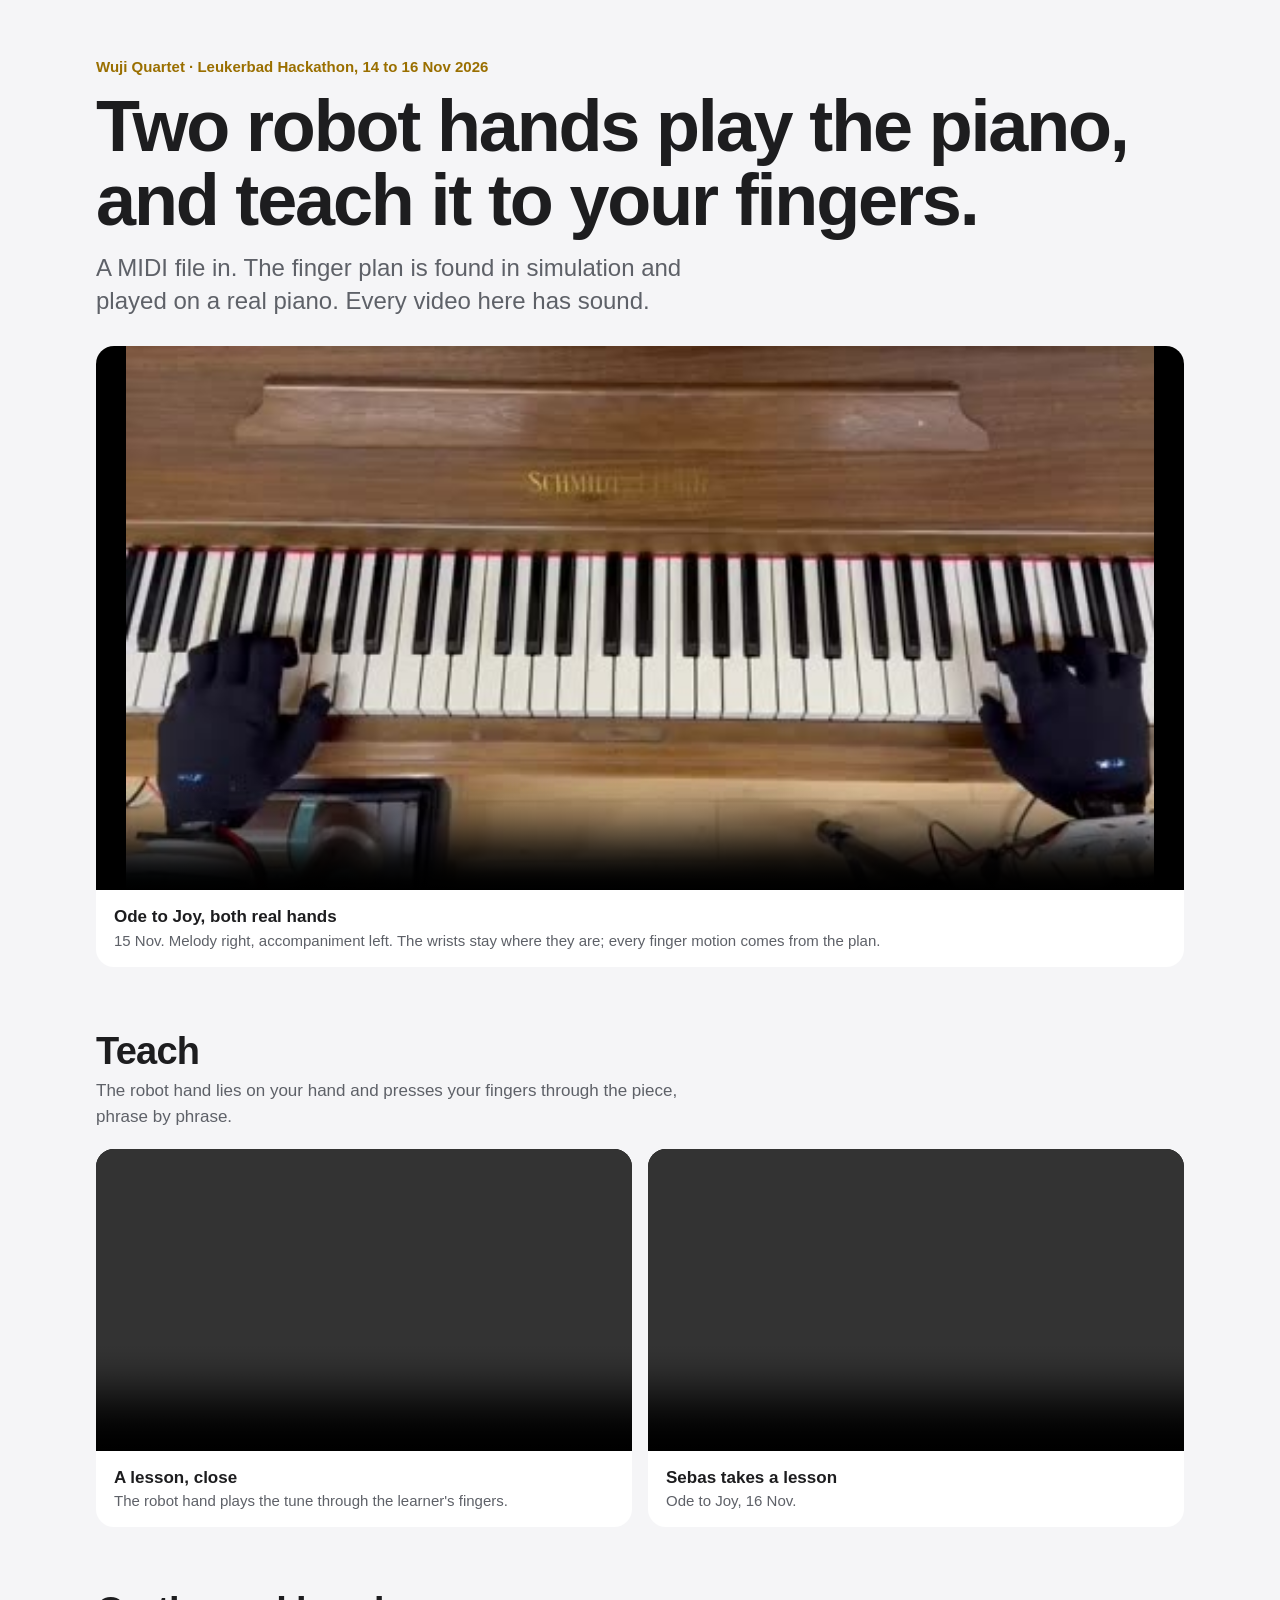
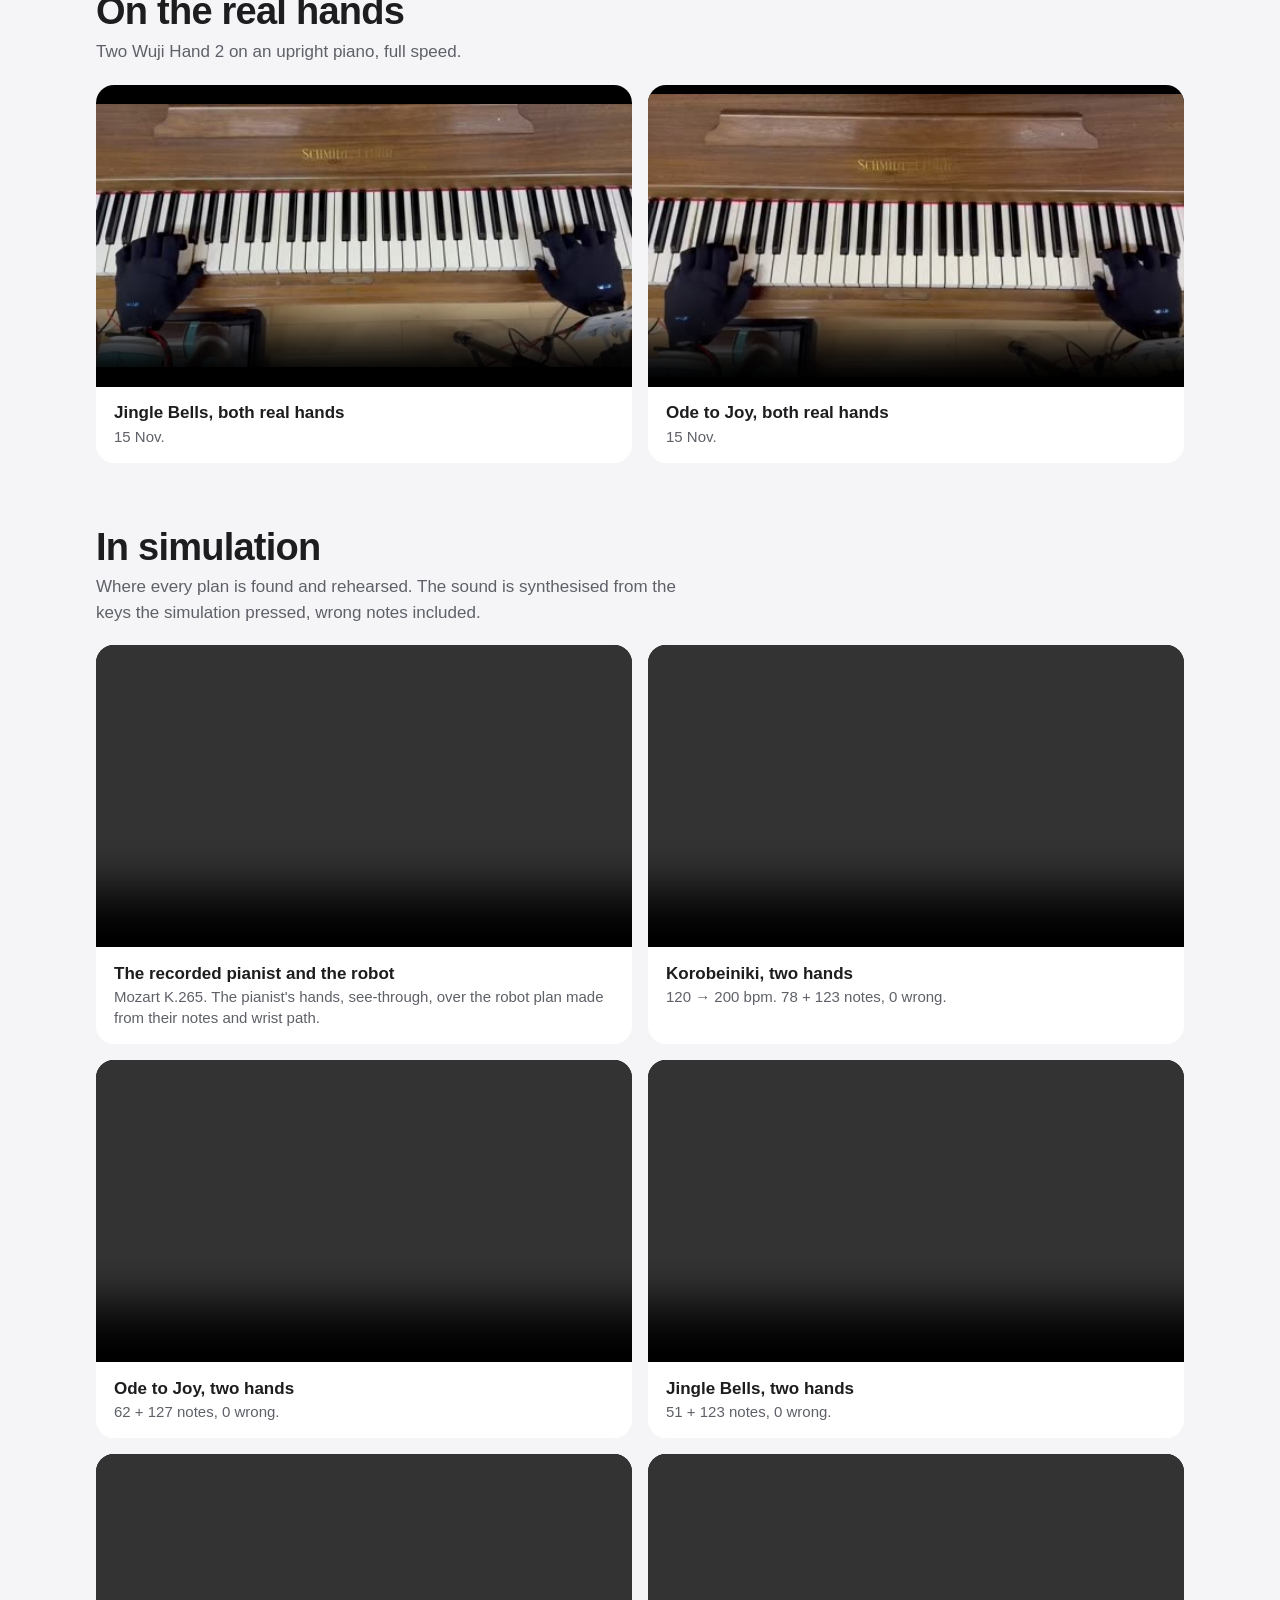
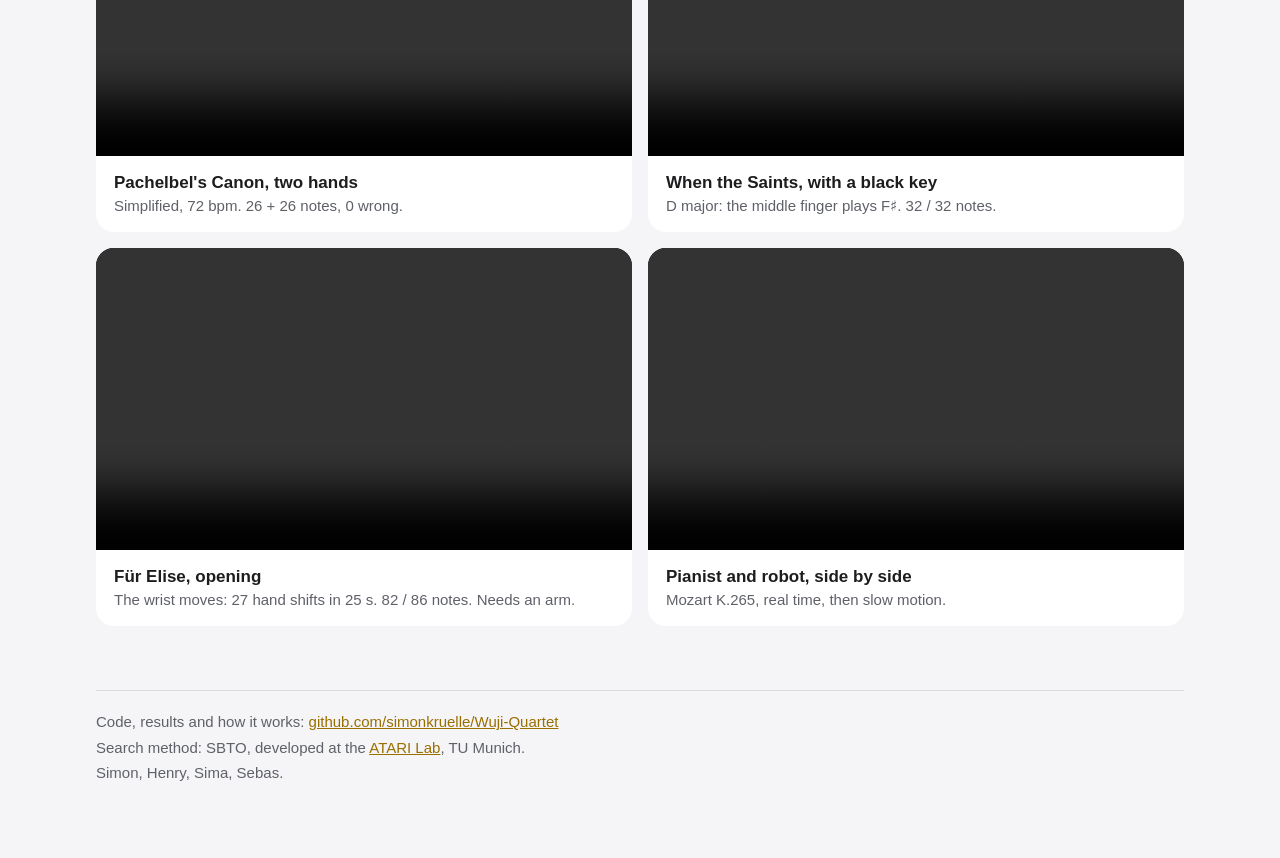
==== docs/index.html @ bd4a8fcc "A page that plays every clip with sound (docs/index.html): the real hands, two lessons, the simulati" ====
<!doctype html>
<html lang="en">
<head>
<meta charset="utf-8">
<meta name="viewport" content="width=device-width, initial-scale=1">
<title>Wuji Quartet</title>
<meta name="description" content="Two robot hands play the piano, and teach it to your fingers. Videos with sound.">
<style>
  :root { --bg: #f5f5f7; --card: #ffffff; --ink: #1d1d1f; --ink2: #5e6168; --rule: #d9dadf; --gold: #9a6f00; }
  @media (prefers-color-scheme: dark) {
    :root { --bg: #111214; --card: #1c1d20; --ink: #f2f2f4; --ink2: #9a9da4; --rule: #303237; --gold: #e8b856; }
  }
  * { box-sizing: border-box; }
  body { margin: 0; background: var(--bg); color: var(--ink); font: 17px/1.5 -apple-system, BlinkMacSystemFont, "Segoe UI", Inter, Helvetica, Arial, sans-serif; }
  main { max-width: 1120px; margin: 0 auto; padding: 56px 16px 72px; }
  .eyebrow { color: var(--gold); font-weight: 600; font-size: 15px; margin: 0 0 10px; }
  h1 { font-size: clamp(38px, 7vw, 72px); line-height: 1.03; letter-spacing: -0.03em; margin: 0 0 14px; text-wrap: balance; }
  .lead { font-size: clamp(19px, 2.3vw, 24px); line-height: 1.4; color: var(--ink2); max-width: 44ch; margin: 0 0 28px; }
  h2 { font-size: clamp(26px, 3.6vw, 38px); line-height: 1.1; letter-spacing: -0.02em; margin: 64px 0 6px; }
  .sub { color: var(--ink2); margin: 0 0 20px; max-width: 62ch; }
  .grid { display: grid; grid-template-columns: repeat(auto-fit, minmax(min(100%, 420px), 1fr)); gap: 16px; }
  figure { margin: 0; background: var(--card); border-radius: 18px; overflow: hidden; }
  video { display: block; width: 100%; aspect-ratio: 16 / 9; background: #000; }
  .hero video { aspect-ratio: 2 / 1; }
  figcaption { padding: 14px 18px 16px; }
  figcaption b { display: block; font-size: 17px; }
  figcaption span { color: var(--ink2); font-size: 15px; line-height: 1.4; display: block; }
  footer { margin-top: 64px; padding-top: 18px; border-top: 1px solid var(--rule); color: var(--ink2); font-size: 15px; line-height: 1.7; }
  a { color: var(--gold); }
</style>
</head>
<body>
<main>

  <p class="eyebrow">Wuji Quartet · Leukerbad Hackathon, 14 to 16 Nov 2026</p>
  <h1>Two robot hands play the piano, and teach it to your fingers.</h1>
  <p class="lead">A MIDI file in. The finger plan is found in simulation and played on a real piano. Every video here has sound.</p>

  <figure class="hero" id="ode">
    <video controls playsinline preload="metadata" poster="media/real_ode_two_hands.jpg" src="media/real_ode_two_hands.mp4"></video>
    <figcaption><b>Ode to Joy, both real hands</b><span>15 Nov. Melody right, accompaniment left. The wrists stay where they are; every finger motion comes from the plan.</span></figcaption>
  </figure>

  <h2 id="teach">Teach</h2>
  <p class="sub">The robot hand lies on your hand and presses your fingers through the piece, phrase by phrase.</p>
  <div class="grid">
    <figure id="lesson">
      <video controls playsinline preload="metadata" src="media/real_teach.mp4"></video>
      <figcaption><b>A lesson, close</b><span>The robot hand plays the tune through the learner's fingers.</span></figcaption>
    </figure>
    <figure id="lesson-sebas">
      <video controls playsinline preload="metadata" src="media/real_teach_ode.mp4"></video>
      <figcaption><b>Sebas takes a lesson</b><span>Ode to Joy, 16 Nov.</span></figcaption>
    </figure>
  </div>

  <h2 id="real">On the real hands</h2>
  <p class="sub">Two Wuji Hand 2 on an upright piano, full speed.</p>
  <div class="grid">
    <figure id="jingle">
      <video controls playsinline preload="metadata" poster="media/real_jingle_two_hands.jpg" src="media/real_jingle_two_hands.mp4"></video>
      <figcaption><b>Jingle Bells, both real hands</b><span>15 Nov.</span></figcaption>
    </figure>
    <figure id="ode-again">
      <video controls playsinline preload="metadata" poster="media/real_ode_two_hands.jpg" src="media/real_ode_two_hands.mp4"></video>
      <figcaption><b>Ode to Joy, both real hands</b><span>15 Nov.</span></figcaption>
    </figure>
  </div>

  <h2 id="sim">In simulation</h2>
  <p class="sub">Where every plan is found and rehearsed. The sound is synthesised from the keys the simulation pressed, wrong notes included.</p>
  <div class="grid">
    <figure>
      <video controls playsinline preload="metadata" src="media/k265_pianist_robot_overlay.mp4"></video>
      <figcaption><b>The recorded pianist and the robot</b><span>Mozart K.265. The pianist's hands, see-through, over the robot plan made from their notes and wrist path.</span></figcaption>
    </figure>
    <figure>
      <video controls playsinline preload="metadata" src="media/korobeiniki_duet.mp4"></video>
      <figcaption><b>Korobeiniki, two hands</b><span>120 → 200 bpm. 78 + 123 notes, 0 wrong.</span></figcaption>
    </figure>
    <figure>
      <video controls playsinline preload="metadata" src="media/ode_duet.mp4"></video>
      <figcaption><b>Ode to Joy, two hands</b><span>62 + 127 notes, 0 wrong.</span></figcaption>
    </figure>
    <figure>
      <video controls playsinline preload="metadata" src="media/jingle_two_hands.mp4"></video>
      <figcaption><b>Jingle Bells, two hands</b><span>51 + 123 notes, 0 wrong.</span></figcaption>
    </figure>
    <figure>
      <video controls playsinline preload="metadata" src="media/canon_duet.mp4"></video>
      <figcaption><b>Pachelbel's Canon, two hands</b><span>Simplified, 72 bpm. 26 + 26 notes, 0 wrong.</span></figcaption>
    </figure>
    <figure>
      <video controls playsinline preload="metadata" src="media/saints_dmajor.mp4"></video>
      <figcaption><b>When the Saints, with a black key</b><span>D major: the middle finger plays F♯. 32 / 32 notes.</span></figcaption>
    </figure>
    <figure>
      <video controls playsinline preload="metadata" src="media/furelise_plan.mp4"></video>
      <figcaption><b>Für Elise, opening</b><span>The wrist moves: 27 hand shifts in 25 s. 82 / 86 notes. Needs an arm.</span></figcaption>
    </figure>
    <figure>
      <video controls playsinline preload="metadata" src="media/k265_pianist_and_robot.mp4"></video>
      <figcaption><b>Pianist and robot, side by side</b><span>Mozart K.265, real time, then slow motion.</span></figcaption>
    </figure>
  </div>

  <footer>
    Code, results and how it works: <a href="https://github.com/simonkruelle/Wuji-Quartet">github.com/simonkruelle/Wuji-Quartet</a><br>
    Search method: SBTO, developed at the <a href="https://www.ce.cit.tum.de/en/aipd/">ATARI Lab</a>, TU Munich.<br>
    Simon, Henry, Sima, Sebas.
  </footer>

</main>
</body>
</html>
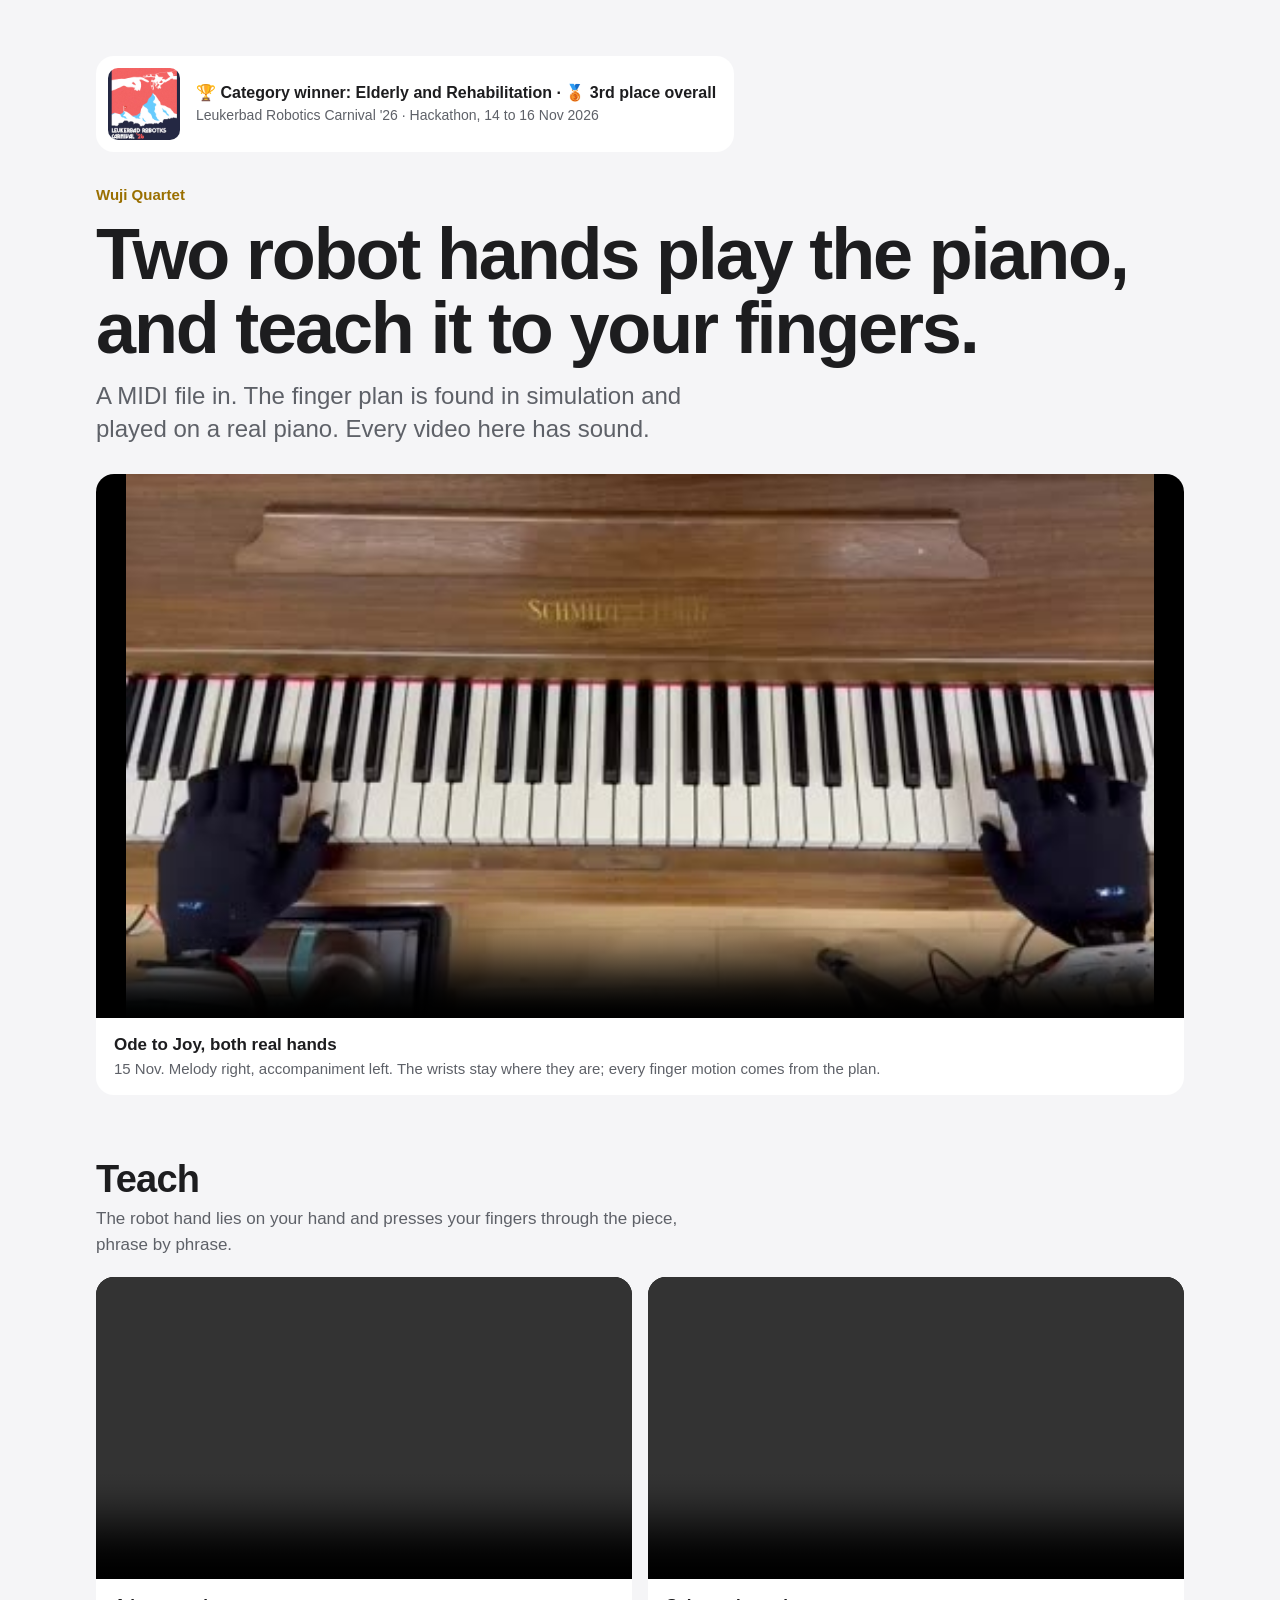
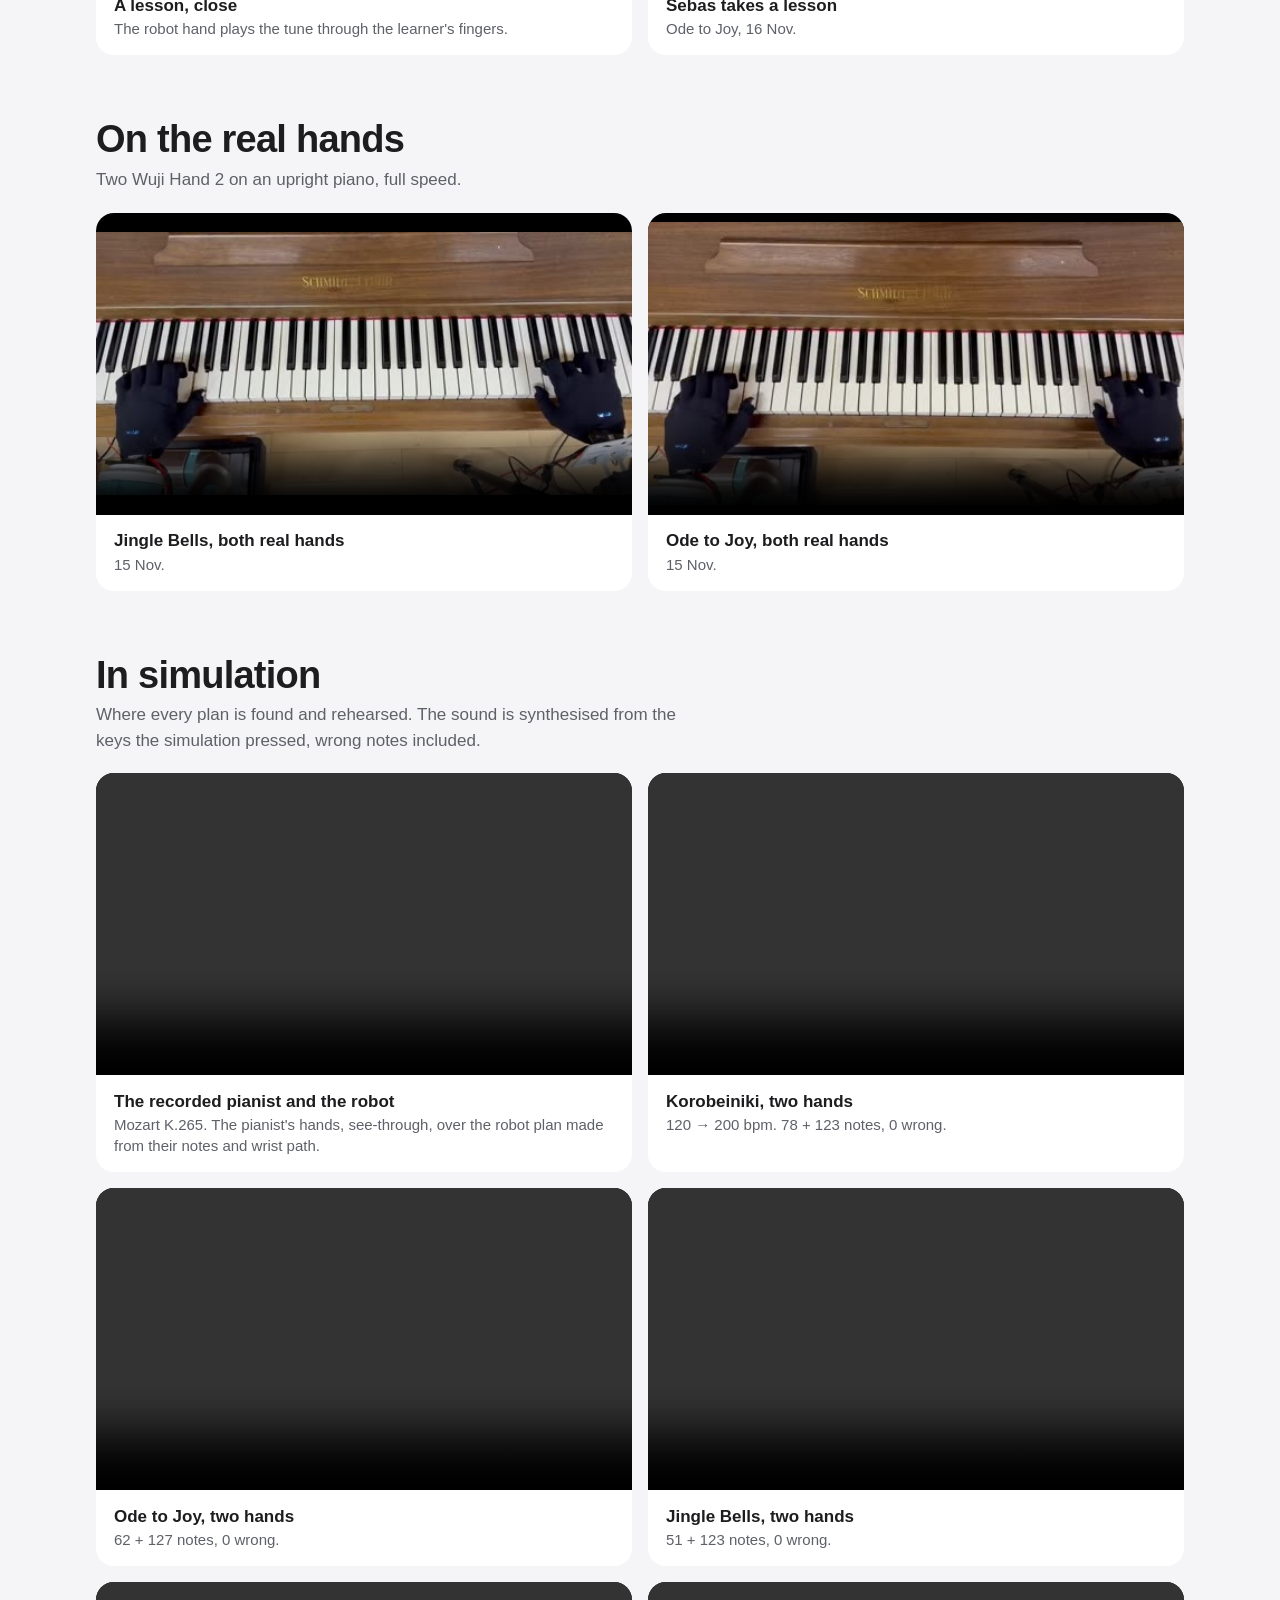
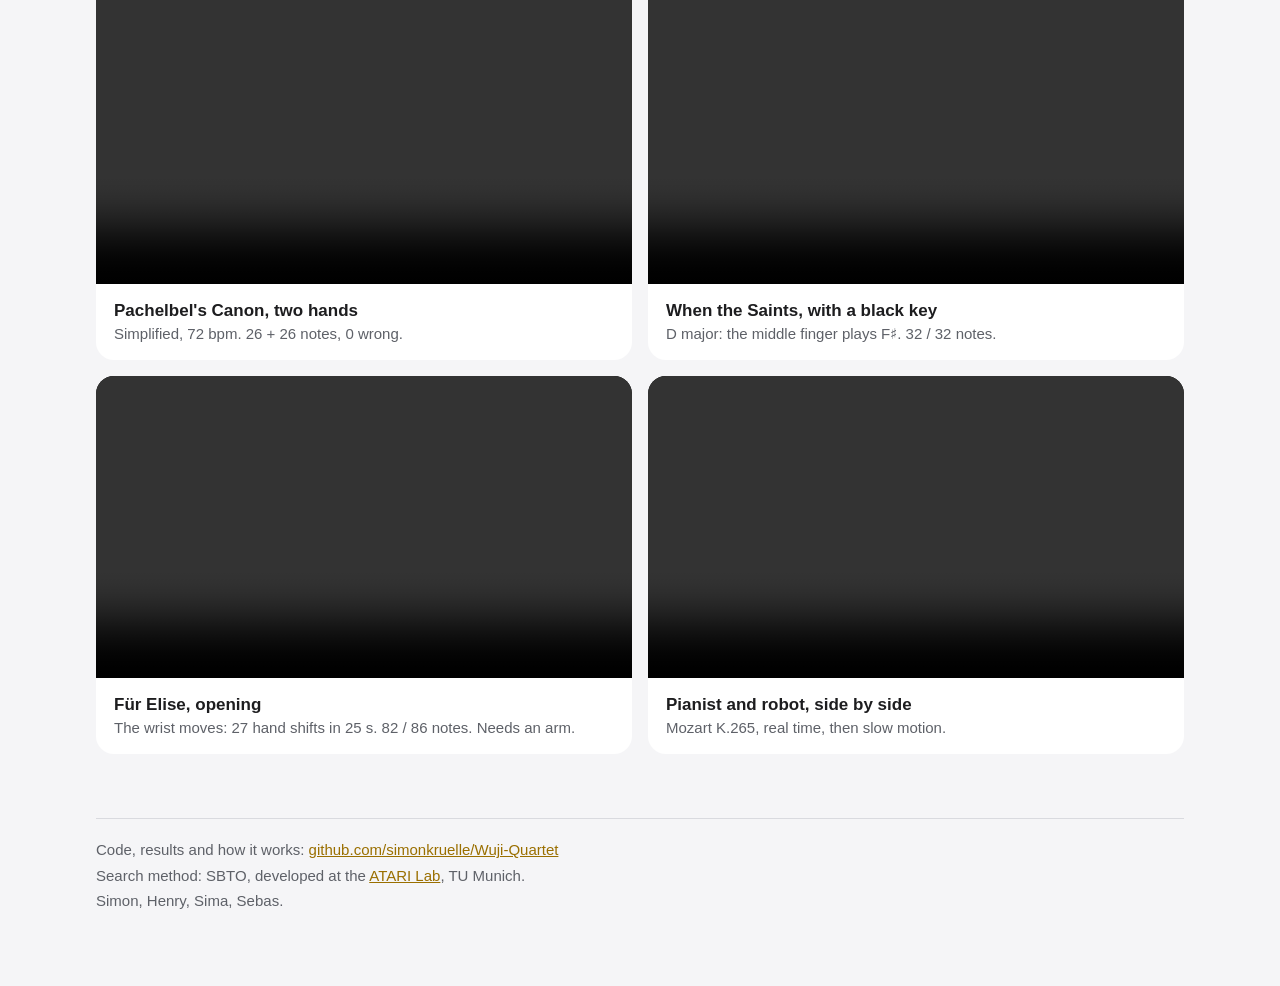
==== commit c22009c1: "Category winner Elderly and Rehabilitation and 3rd place overall at the Leukerbad Robotics Carnival " ====
--- a/docs/index.html
+++ b/docs/index.html
@@ -27,12 +27,21 @@
   figcaption span { color: var(--ink2); font-size: 15px; line-height: 1.4; display: block; }
   footer { margin-top: 64px; padding-top: 18px; border-top: 1px solid var(--rule); color: var(--ink2); font-size: 15px; line-height: 1.7; }
   a { color: var(--gold); }
+  .award { display: flex; align-items: center; gap: 16px; background: var(--card); border-radius: 18px; padding: 12px 18px 12px 12px; margin: 0 0 32px; width: fit-content; max-width: 100%; }
+  .award img { width: 72px; height: 72px; border-radius: 10px; flex: none; }
+  .award p { margin: 0; font-size: 16px; line-height: 1.4; }
+  .award b { display: block; }
+  .award span { color: var(--ink2); font-size: 14px; }
 </style>
 </head>
 <body>
 <main>
 
-  <p class="eyebrow">Wuji Quartet · Leukerbad Hackathon, 14 to 16 Nov 2026</p>
+  <div class="award">
+    <img src="media/leukerbad_robotics_carnival_26.jpg" alt="Leukerbad Robotics Carnival '26 logo">
+    <p><b>🏆 Category winner: Elderly and Rehabilitation · 🥉 3rd place overall</b><span>Leukerbad Robotics Carnival '26 · Hackathon, 14 to 16 Nov 2026</span></p>
+  </div>
+  <p class="eyebrow">Wuji Quartet</p>
   <h1>Two robot hands play the piano, and teach it to your fingers.</h1>
   <p class="lead">A MIDI file in. The finger plan is found in simulation and played on a real piano. Every video here has sound.</p>
 
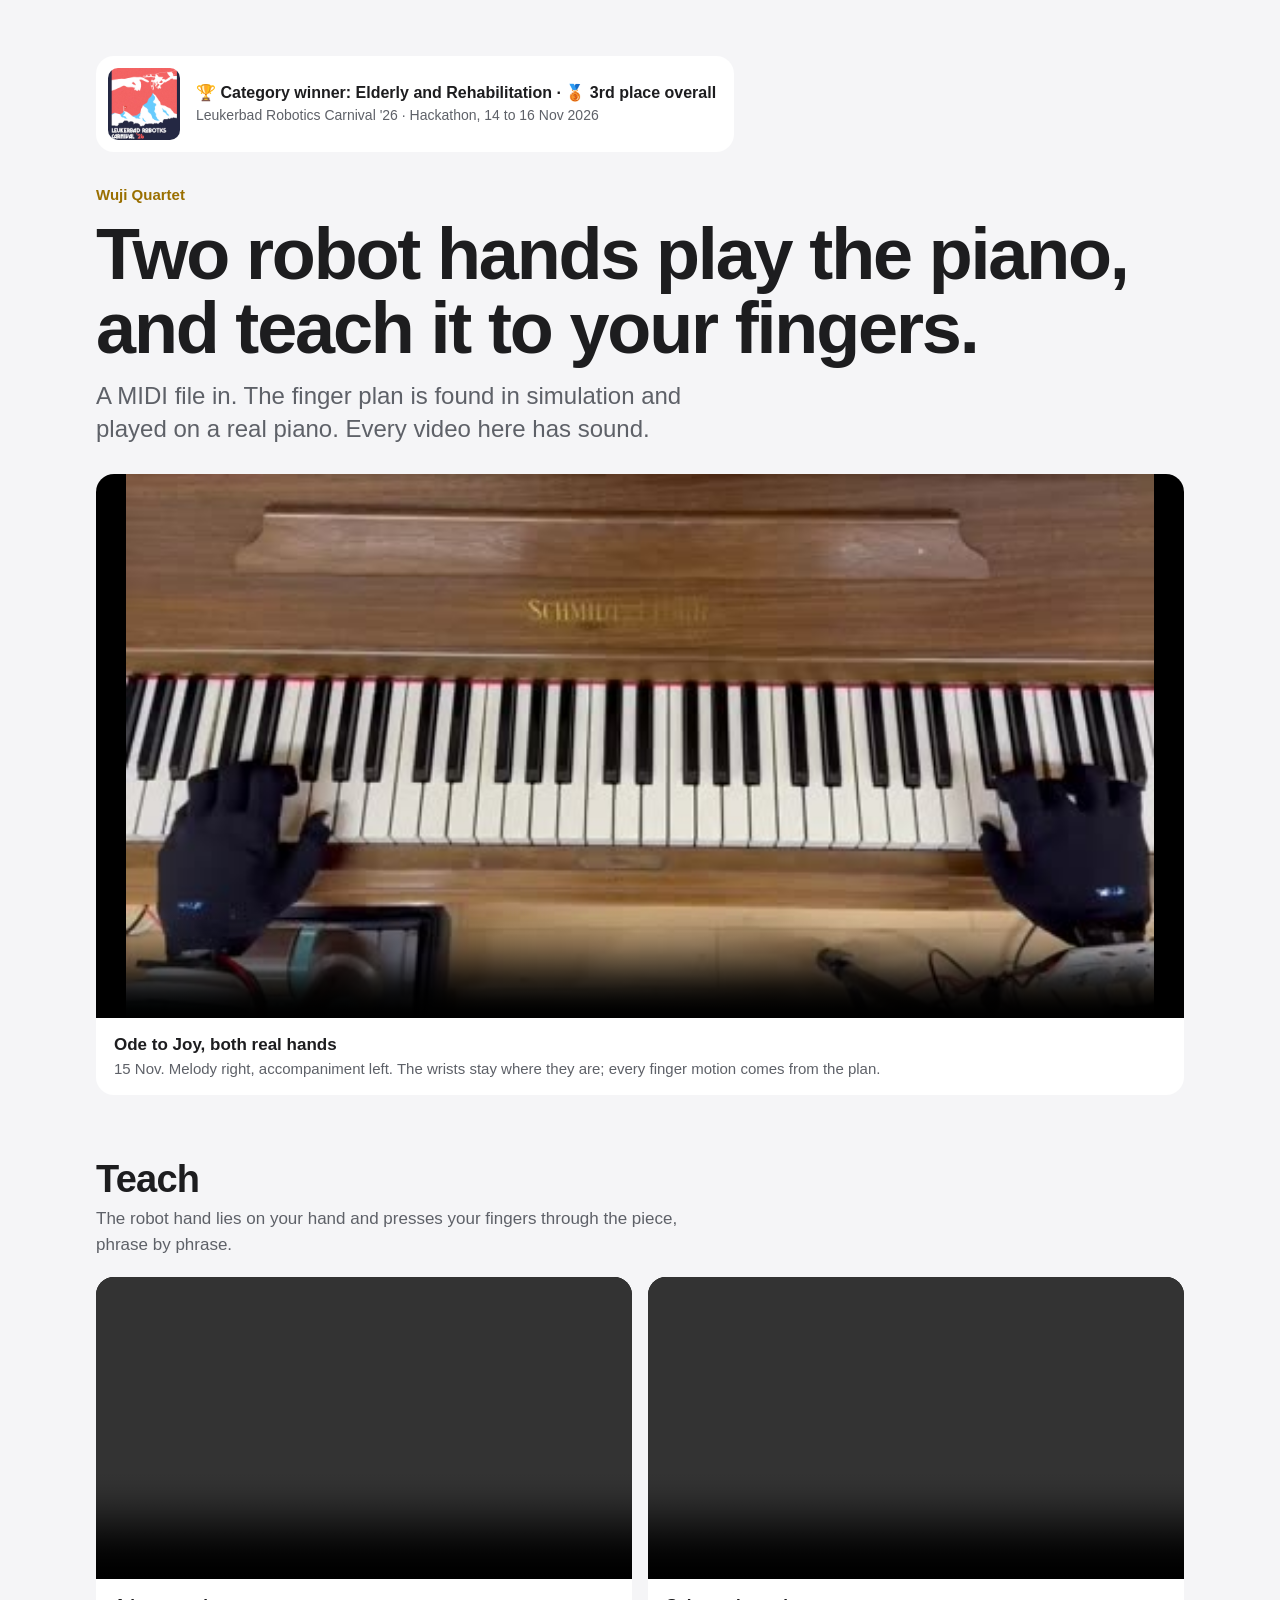
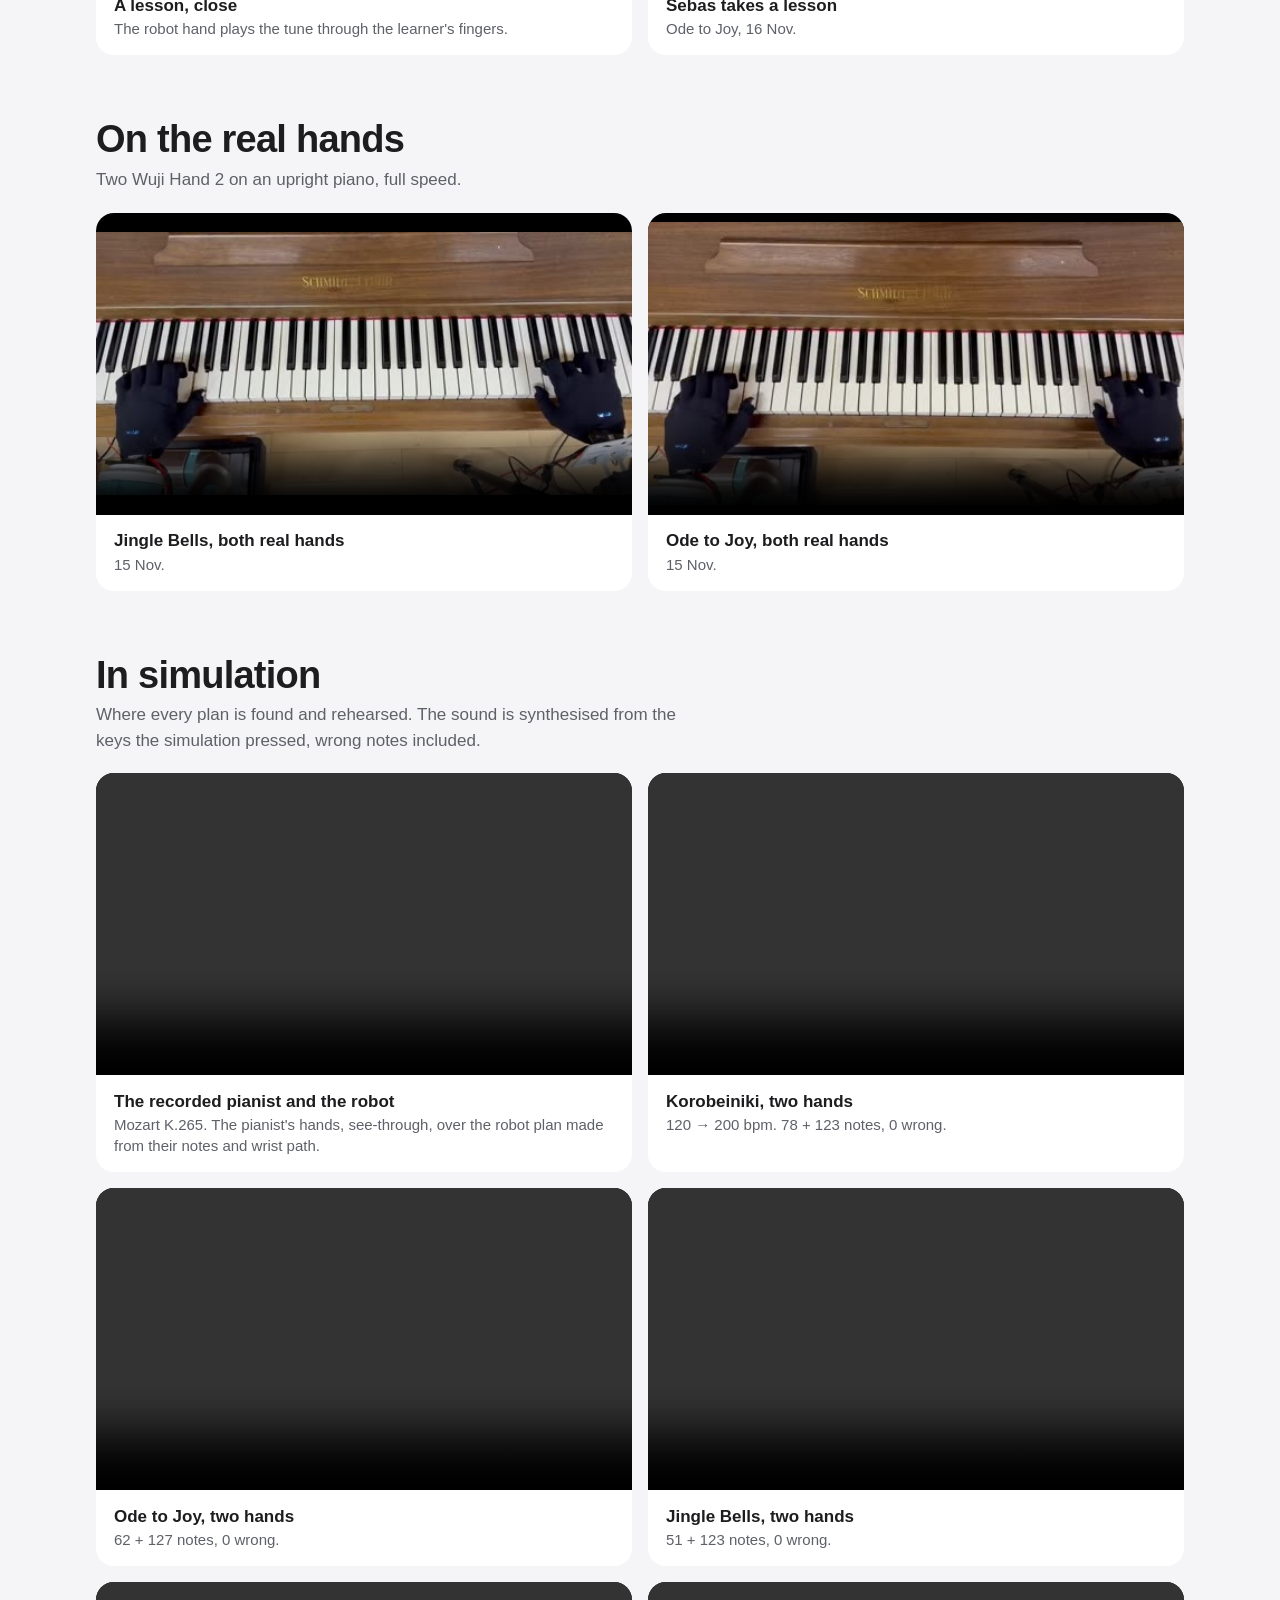
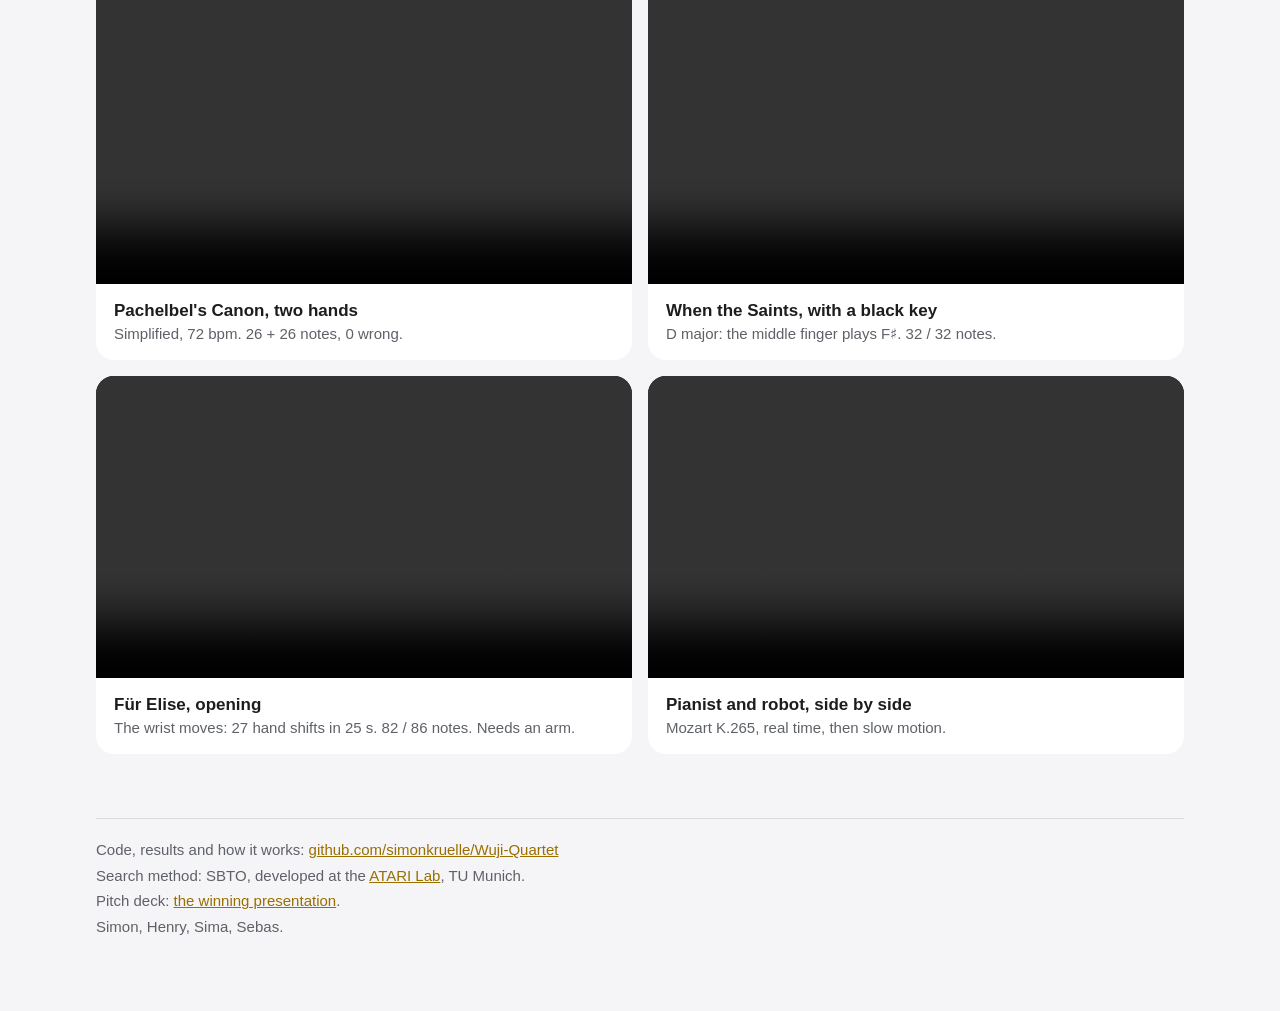
==== commit 38b7e554: "README and video page: link to the winning pitch deck" ====
--- a/docs/index.html
+++ b/docs/index.html
@@ -116,6 +116,7 @@
   <footer>
     Code, results and how it works: <a href="https://github.com/simonkruelle/Wuji-Quartet">github.com/simonkruelle/Wuji-Quartet</a><br>
     Search method: SBTO, developed at the <a href="https://www.ce.cit.tum.de/en/aipd/">ATARI Lab</a>, TU Munich.<br>
+    Pitch deck: <a href="https://claude.ai/artifact/BqkWh4L3P11TKhmxW5NCEM">the winning presentation</a>.<br>
     Simon, Henry, Sima, Sebas.
   </footer>
 
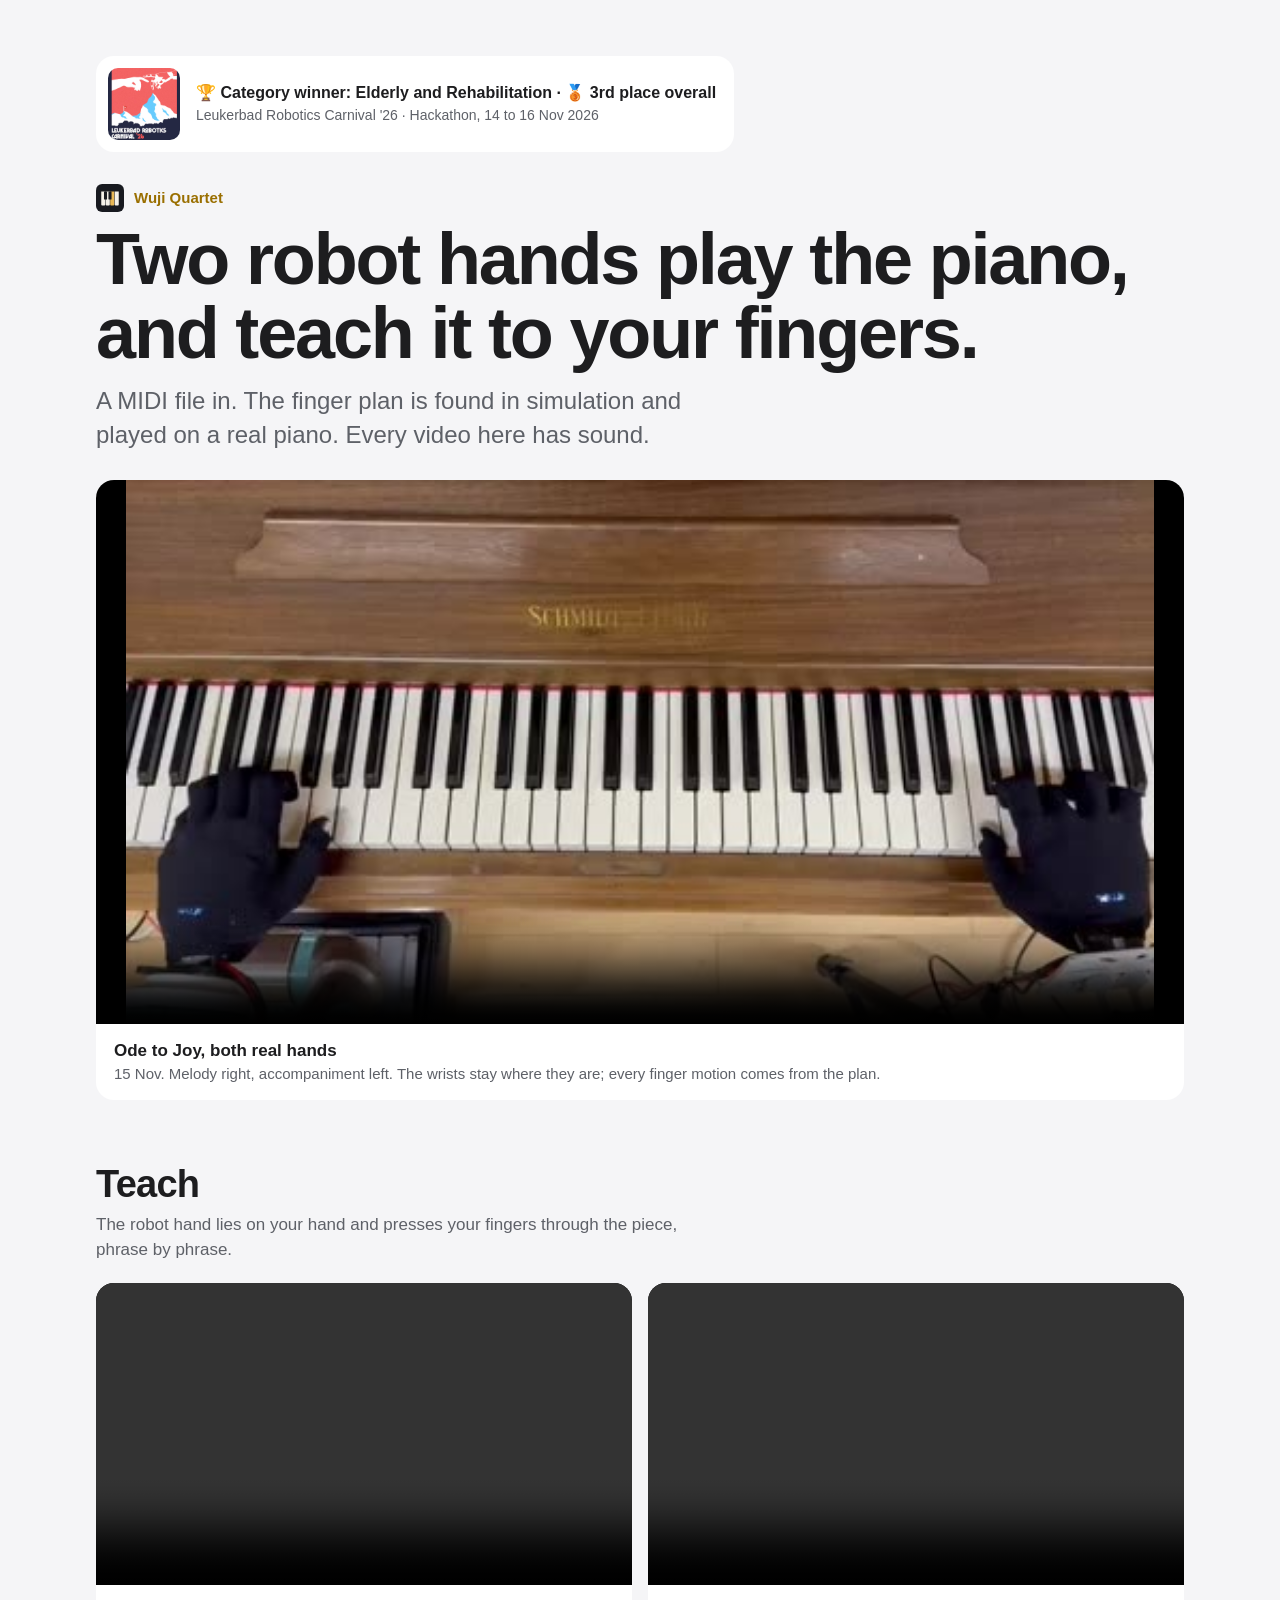
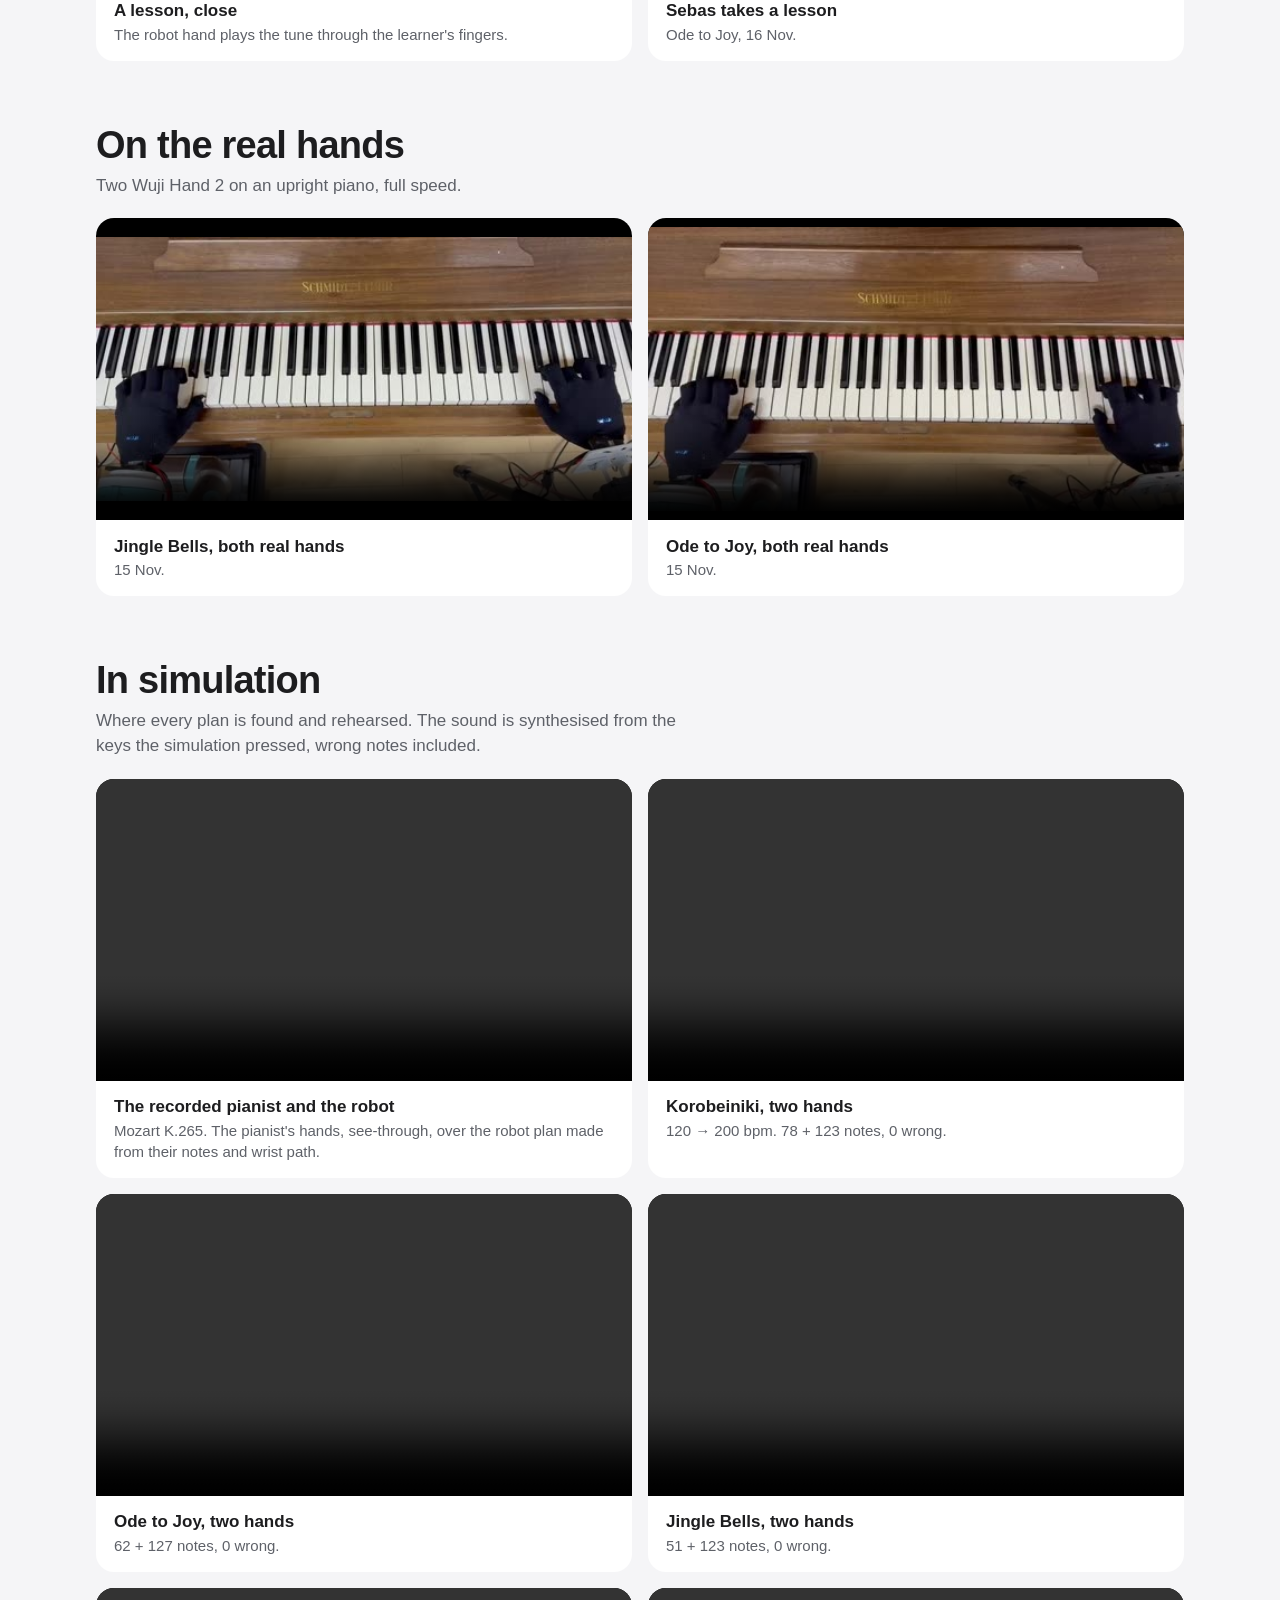
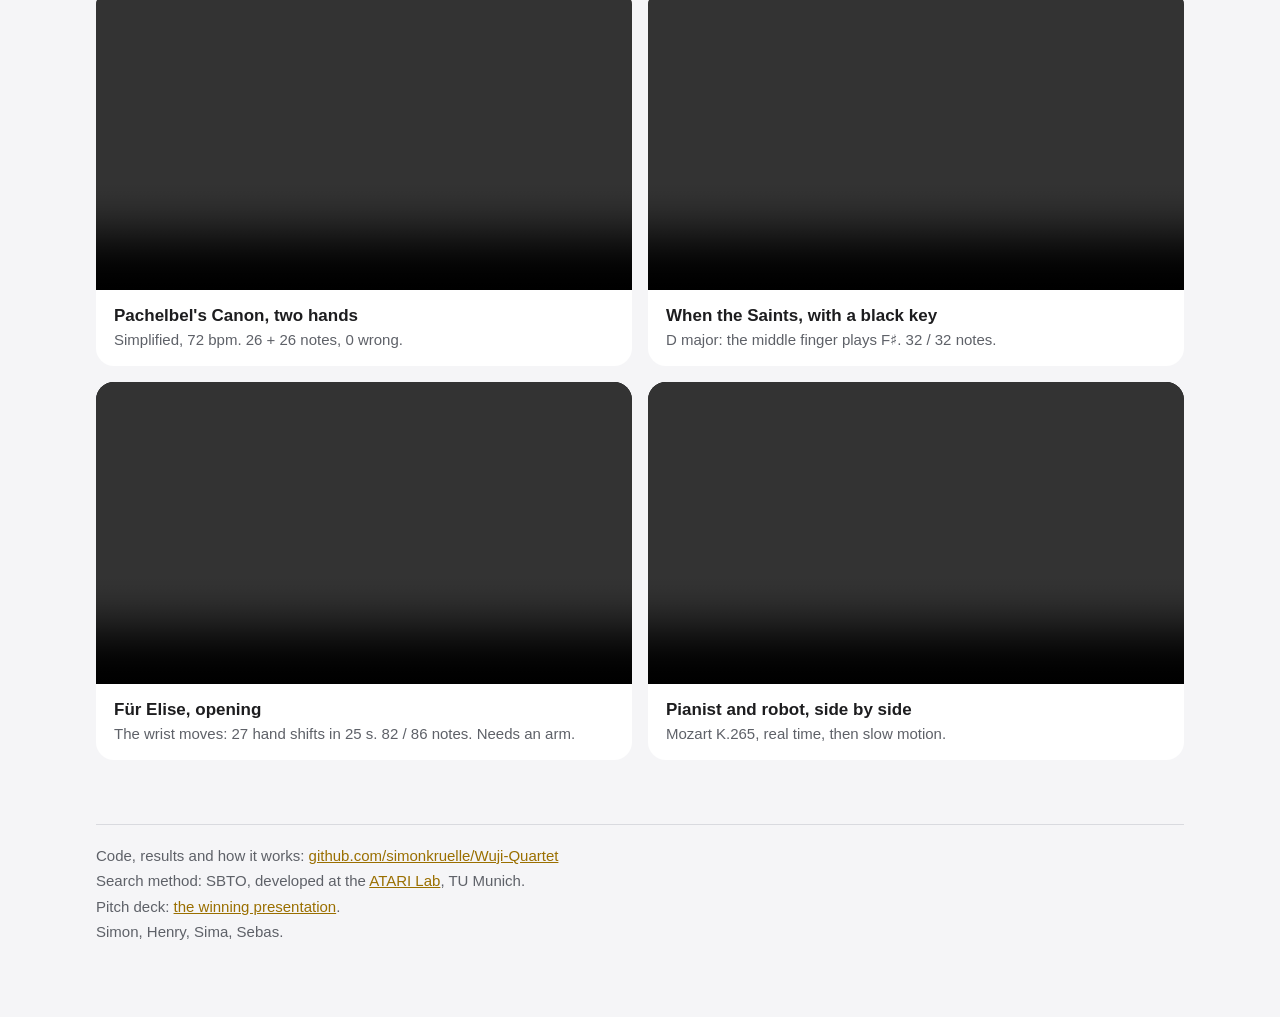
==== commit ac199102: "A logo, a full-width award banner, video and pitch-deck buttons at the top, and the 3D view in the s" ====
--- a/docs/index.html
+++ b/docs/index.html
@@ -4,6 +4,8 @@
 <meta charset="utf-8">
 <meta name="viewport" content="width=device-width, initial-scale=1">
 <title>Wuji Quartet</title>
+<link rel="icon" href="logo.svg" type="image/svg+xml">
+<meta property="og:image" content="https://simonkruelle.github.io/Wuji-Quartet/social_preview.png">
 <meta name="description" content="Two robot hands play the piano, and teach it to your fingers. Videos with sound.">
 <style>
   :root { --bg: #f5f5f7; --card: #ffffff; --ink: #1d1d1f; --ink2: #5e6168; --rule: #d9dadf; --gold: #9a6f00; }
@@ -27,6 +29,8 @@
   figcaption span { color: var(--ink2); font-size: 15px; line-height: 1.4; display: block; }
   footer { margin-top: 64px; padding-top: 18px; border-top: 1px solid var(--rule); color: var(--ink2); font-size: 15px; line-height: 1.7; }
   a { color: var(--gold); }
+  .brand { display: flex; align-items: center; gap: 10px; }
+  .brand img { width: 28px; height: 28px; }
   .award { display: flex; align-items: center; gap: 16px; background: var(--card); border-radius: 18px; padding: 12px 18px 12px 12px; margin: 0 0 32px; width: fit-content; max-width: 100%; }
   .award img { width: 72px; height: 72px; border-radius: 10px; flex: none; }
   .award p { margin: 0; font-size: 16px; line-height: 1.4; }
@@ -41,7 +45,7 @@
     <img src="media/leukerbad_robotics_carnival_26.jpg" alt="Leukerbad Robotics Carnival '26 logo">
     <p><b>🏆 Category winner: Elderly and Rehabilitation · 🥉 3rd place overall</b><span>Leukerbad Robotics Carnival '26 · Hackathon, 14 to 16 Nov 2026</span></p>
   </div>
-  <p class="eyebrow">Wuji Quartet</p>
+  <p class="eyebrow brand"><img src="logo.svg" alt="">Wuji Quartet</p>
   <h1>Two robot hands play the piano, and teach it to your fingers.</h1>
   <p class="lead">A MIDI file in. The finger plan is found in simulation and played on a real piano. Every video here has sound.</p>
 
